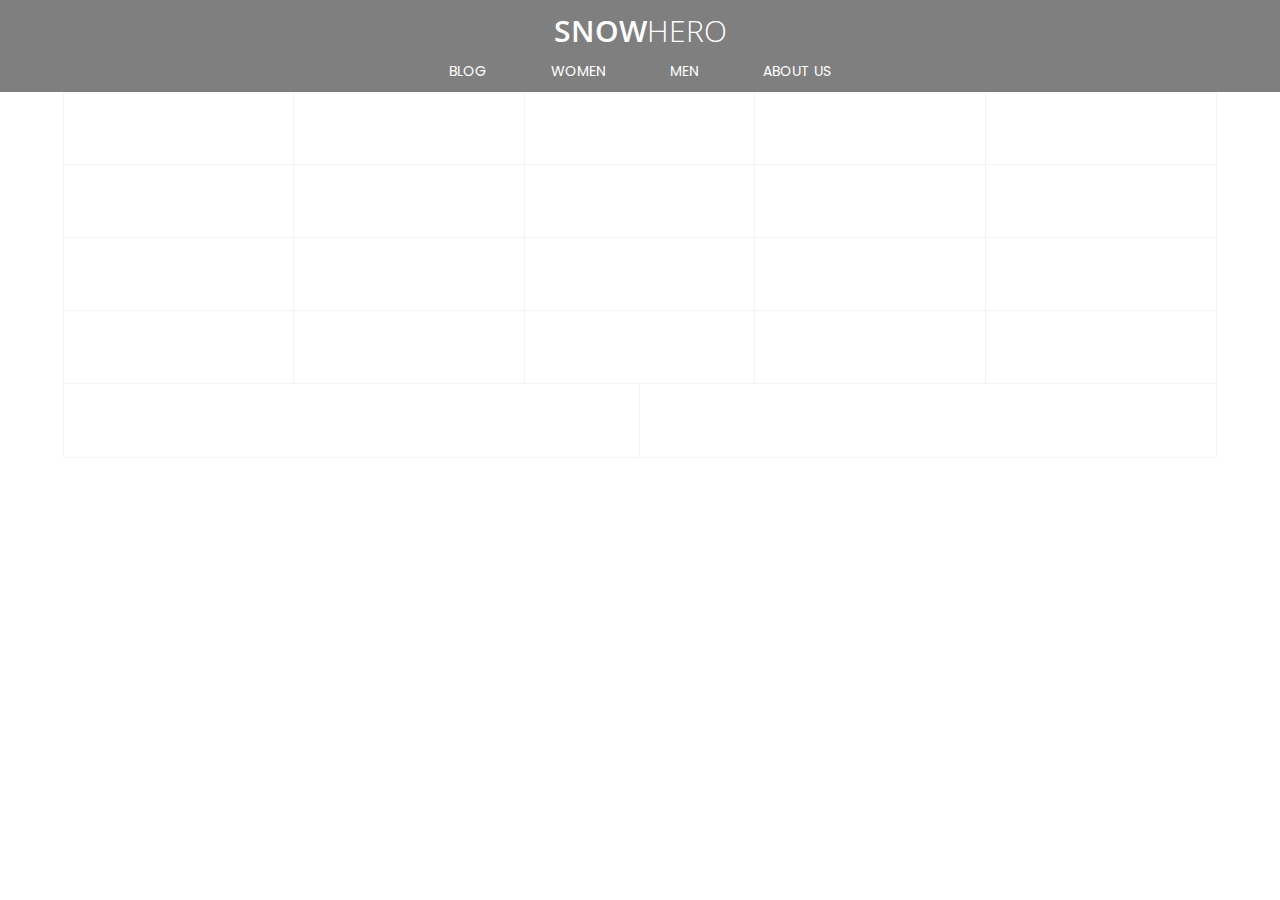
==== all-jackets.html @ b6ac1ad7 "'our products' layout improved, all jackets page started" ====
<!DOCTYPE html>
<html lang="en">
  <head>
    <meta charset="UTF-8" />
    <meta name="robots" content="index,follow" />
    <meta name="viewport" content="width=device-width, initial-scale=1.0" />
    <meta http-equiv="X-UA-Compatible" content="ie=edge" />
    <link rel="icon" href="/favicon.ico" />
    <link rel="stylesheet" href="/css/styles.css" />
    <link
      href="https://fonts.googleapis.com/css?family=Karla:400,700|Open+Sans:300,600|Poppins:300,400,600&display=swap"
      rel="stylesheet"
    />
    <title>Jackets - SnowHero</title>
  </head>
  <body>
    <header>
      <a href="/index.html" class="brand"> Snow<span>Hero</span> </a>
      <div class="navigation">
        <ul>
          <li><a href="#">Blog</a></li>
          <li><a href="#">Women</a></li>
          <li><a href="#">Men</a></li>
          <li><a href="#">About us</a></li>
        </ul>
      </div>
    </header>
    <section id="our-products">
      <div class="our-products-container">
        <a href="#">
        <div class="product-card">
          <img src="/images/jackets/Greed_Jacket.png" alt="">
          <h4 class="name"></h4>
          <h5 class="price"></h5>
        </div>
      </a>
      <a href="#">
        <div class="product-card">
          <img src="/images/jackets/Greed_Jacket.png" alt="">
          <h4 class="name"></h4>
          <h5 class="price"></h5>
        </div>
      </a>
      <a href="#">
        <div class="product-card">
          <img src="/images/jackets/Greed_Jacket.png" alt="">
          <h4 class="name"></h4>
          <h5 class="price"></h5>
        </div>
      </a>
      <a href="#">
        <div class="product-card">
          <img src="/images/jackets/Greed_Jacket.png" alt="">
          <h4 class="name"></h4>
          <h5 class="price"></h5>
        </div>
      </a>
      <a href="#">
        <div class="product-card">
          <img src="/images/jackets/Greed_Jacket.png" alt="">
          <h4 class="name"></h4>
          <h5 class="price"></h5>
        </div>
      </a>
      <a href="#">
        <div class="product-card">
          <img src="/images/jackets/Greed_Jacket.png" alt="">
          <h4 class="name"></h4>
          <h5 class="price"></h5>
        </div>
      </a>
      <a href="#">
        <div class="product-card">
          <img src="/images/jackets/Greed_Jacket.png" alt="">
          <h4 class="name"></h4>
          <h5 class="price"></h5>
        </div>
      </a>
      <a href="#">
        <div class="product-card">
          <img src="/images/jackets/Greed_Jacket.png" alt="">
          <h4 class="name"></h4>
          <h5 class="price"></h5>
        </div>
      </a>
      <a href="#">
        <div class="product-card">
          <img src="/images/jackets/Greed_Jacket.png" alt="">
          <h4 class="name"></h4>
          <h5 class="price"></h5>
        </div>
      </a>
      <a href="#">
        <div class="product-card">
          <img src="/images/jackets/Greed_Jacket.png" alt="">
          <h4 class="name"></h4>
          <h5 class="price"></h5>
        </div>
      </a>
      <a href="#">
        <div class="product-card">
          <img src="/images/jackets/Greed_Jacket.png" alt="">
          <h4 class="name"></h4>
          <h5 class="price"></h5>
        </div>
      </a>
      <a href="#">
        <div class="product-card">
          <img src="/images/jackets/Greed_Jacket.png" alt="">
          <h4 class="name"></h4>
          <h5 class="price"></h5>
        </div>
      </a>
      <a href="#">
        <div class="product-card">
          <img src="/images/jackets/Greed_Jacket.png" alt="">
          <h4 class="name"></h4>
          <h5 class="price"></h5>
        </div>
      </a>
      <a href="#">
        <div class="product-card">
          <img src="/images/jackets/Greed_Jacket.png" alt="">
          <h4 class="name"></h4>
          <h5 class="price"></h5>
        </div>
      </a>
      <a href="#">
        <div class="product-card">
          <img src="/images/jackets/Greed_Jacket.png" alt="">
          <h4 class="name"></h4>
          <h5 class="price"></h5>
        </div>
      </a>
      <a href="#">
        <div class="product-card">
          <img src="/images/jackets/Greed_Jacket.png" alt="">
          <h4 class="name"></h4>
          <h5 class="price"></h5>
        </div>
      </a>
      <a href="#">
        <div class="product-card">
          <img src="/images/jackets/Greed_Jacket.png" alt="">
          <h4 class="name"></h4>
          <h5 class="price"></h5>
        </div>
      </a>
      <a href="#">
        <div class="product-card">
          <img src="/images/jackets/Greed_Jacket.png" alt="">
          <h4 class="name"></h4>
          <h5 class="price"></h5>
        </div>
      </a>
      <a href="#">
        <div class="product-card">
          <img src="/images/jackets/Greed_Jacket.png" alt="">
          <h4 class="name"></h4>
          <h5 class="price"></h5>
        </div>
      </a>
      <a href="#">
        <div class="product-card">
          <img src="/images/jackets/Greed_Jacket.png" alt="">
          <h4 class="name"></h4>
          <h5 class="price"></h5>
        </div>
      </a>
      <a href="#">
        <div class="product-card">
          <img src="/images/jackets/Greed_Jacket.png" alt="">
          <h4 class="name"></h4>
          <h5 class="price"></h5>
        </div>
      </a>
      <a href="#">
        <div class="product-card">
          <img src="/images/jackets/Greed_Jacket.png" alt="">
          <h4 class="name"></h4>
          <h5 class="price"></h5>
        </div>
      </a>
      </div>
    </section i>
  </body>
</html>
---- css/styles.css ----
html {
  font-size: 62.5%;
  scroll-behavior: smooth;
}

body {
  margin: 0;
  font-family: "Poppins", sans-serif;
  --height: 100vh;
}

h1 {
  font-weight: 400;
  font-size: 7rem;
  line-height: 1.2;
  margin: 0;
  color: white;
}

h2 {
  font-size: 4rem;
}

h3 {
  font-size: 2rem;
}

header {
  width: 100%;
  background: rgba(0, 0, 0, 0.5);
  display: flex;
  flex-direction: column;
}

.navigation {
  width: 40%;
  margin: 0 auto;
}

.navigation ul {
  padding: 0;
  display: flex;
  align-items: center;
  justify-content: space-evenly;
  list-style-type: none;
}

.navigation li a {
  font-size: 1.4rem;
  color: white;
  text-transform: uppercase;
  list-style-type: none;
  text-decoration: none;
}

.brand {
  text-decoration: none;
  text-transform: uppercase;
  color: white;
  font-family: "Open Sans", sans-serif;
  font-weight: 600;
  margin: 10px auto 0;
  font-size: 3rem;
}

.brand span {
  font-weight: 300;
}

.hero-section {
  height: 100vh;
  display: flex;
  flex-direction: column;
  justify-content: space-between;
  background: linear-gradient(rgba(0, 0, 0, 0.4), rgba(0, 0, 0, 0.4)),
    url("/images/bradley-dunn-9SGGun3iIig-unsplash.jpg");
  background-repeat: no-repeat;
  background-size: cover;
  background-position: center;
  position: relative;
  text-align: center;
}

.hero-text {
  padding-bottom: calc(var(--height) * 0.15);
}

.hero-p {
  font-size: 1.8rem;
  width: 45%;
  margin: 50px auto;
  color: white;
}

.explore-btn {
  text-decoration: none;
  text-transform: uppercase;
  background-color: rgba(27, 27, 27, 1);
  color: white;
  font-weight: 600;
  font-size: 1.2rem;
  padding: 13px 35px;
  border-radius: 6px;
  /* transition and fallback transitions */
  -moz-transition: background-color 0.4s;
  -webkit-transition: background-color 0.4s;
  transition: background-color 0.4s;
}

.explore-btn:hover {
  background-color: rgba(27, 27, 27, 0.7);
}

.container {
  width: 80%;
  margin: 0 auto;
}

/* ------ our service section ------ */

.our-service-container {
  display: flex;
  justify-content: space-around;
  flex-wrap: wrap;
  margin-top: 50px;
}

.our-service-card {
  min-width: 323px;
  width: 30%;
  text-align: center;
}

.our-service-card img {
  width: 30%;
}

.our-service-p {
  font-size: 1.5rem;
}

.image-gallery {
  width: 100%;
  display: flex;
  margin: 0 auto;
}

.image-card {
  flex: 1 calc(100% / 3);
  height: 250px;
  background-repeat: no-repeat;
  background-position: center;
  background-size: cover;
}

.image-card:nth-of-type(1) {
  background-position: top center;
  background-image: url("/images/david-schultz-11SF6RqgXXw-unsplash.jpg");
}

.image-card:nth-of-type(2) {
  background-image: url("/images/person-wearing-blue-winter-jacket-carrying-snowboard-under-848612.jpg");
}

.image-card:nth-of-type(3) {
  background-image: url("/images/man-wearing-overalls-holding-snowboard-standing-on-snow-1653419.jpg");
}
/* ------ our products section ------ */

#our-products {
  text-align: center;
  width: 90%;
  margin: 0 auto;
}

.our-products-container {
  display: flex;
  flex-wrap: wrap;
  margin-bottom: 40px;
}

#our-products h2:nth-child(2) {
  text-align: left;
  font-weight: 300;
}

.our-products-container a {
  padding: 2%;
  flex-grow: 1;
  flex-basis: 16%;
  display: flex;
  text-decoration: none;
  font-family: "Karla", sans-serif;
  background-color: rgb(255, 255, 255);
  -moz-transition: background-color 0.4s;
  -webkit-transition: background-color 0.4s;
  transition: background-color 0.4s;
  box-shadow: 0px 0px 1px 0px rgba(0, 0, 0, 0.25);
}

.our-products-container a:hover {
  background-color: rgba(0, 0, 0, 0.1);
}

/* .our-products-container a:first-of-type {
  padding: 0;
  flex-grow: 1;
  flex-basis: 20%;
  background-size: cover;
  background-position: center;
  background-repeat: no-repeat;
  background-image: linear-gradient(rgba(0, 0, 0, 0.1), rgba(0, 0, 0, 0.1)),
    url("/images/low-angle-photography-of-man-wearing-blue-jacket-carrying-848607.jpg");
}

.our-products-container a:first-of-type span {
  display: block;
  height: 100%;
  width: 100%;
  opacity: 0;
  background: rgba(0, 0, 0, 0.4);
  -moz-transition: all 0.4s;
  -webkit-transition: all 0.4s;
  transition: all 0.4s;
}

.our-products-container a:first-of-type:hover span {
  opacity: 1;
} */

/* ------ products cards ------ */

.product-card {
  width: 100%;
  height: 100%;

  color: black;
}

.product-card img {
  max-width: 100%;
}

.name {
  font-size: 1.6rem;
  font-weight: 700;
  width: 100%;
  margin: 15px auto 0;
}

.price {
  font-size: 1.4rem;
  font-weight: 400;
  color: grey;
  width: 100%;
  margin: 5px auto 0;
}

.view-all-btn {
  background-color: rgba(0, 0, 0, 0);
  border: 2px solid black;
  -moz-transition: all 0.3s;
  -webkit-transition: all 0.3s;
  transition: all 0.3s;
  color: black;
  border-radius: 0;
  padding: 11px 35px;
}

.view-all-btn:hover {
  background-color: rgba(0, 0, 0, 1);
  color: white;
}

@media (max-width: 920px) {
  h1 {
    font-size: 5rem;
  }

  .hero-p {
    font-size: 1.3rem;
    width: 80%;
    margin: 30px auto;
  }

  .our-products-container a {
    flex: 1 calc(100% / 3 - 12%);
  }

  .our-products-container a:nth-child(1),
  .our-products-container a:nth-child(2) {
    flex: 1 calc(100% / 2 - 8%);
  }
}

@media (max-width: 600px) {
  .our-products-container a:first-of-type {
    flex: 1 calc(100% - 4%);
  }
  .our-products-container a {
    flex: 1 calc(100% / 2 - 8%);
  }
}

::selection {
  background: #e0ebe8;
  color: #545454;
  text-shadow: none;
}

/*font-family: 'Karla', sans-serif;
font-family: 'Open Sans', sans-serif;
font-family: 'Poppins', sans-serif; */
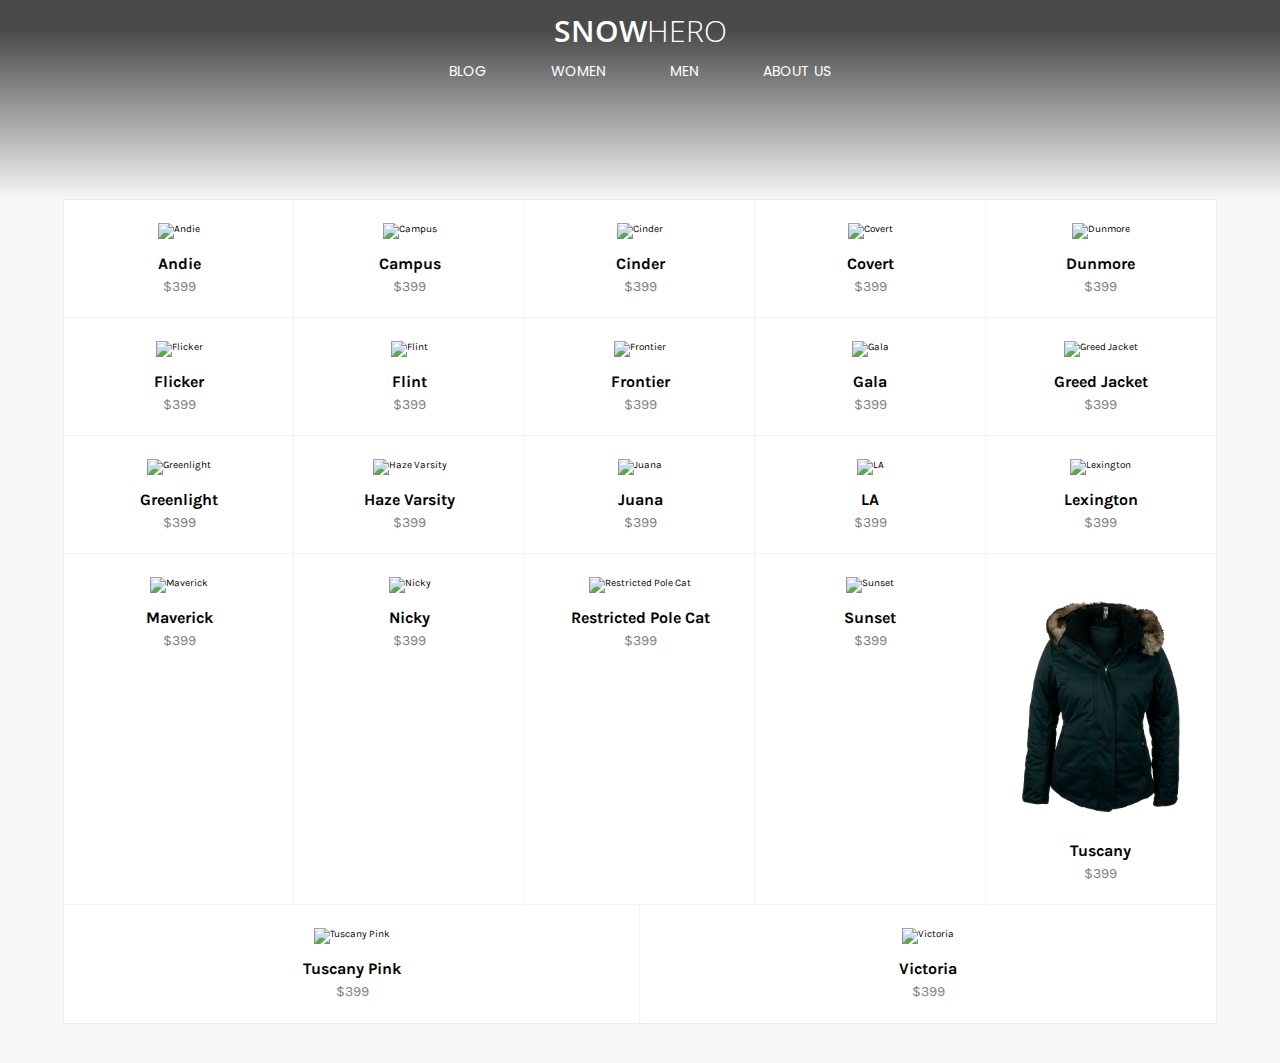
==== commit defdb661: "jackets added using a script" ====
--- a/all-jackets.html
+++ b/all-jackets.html
@@ -25,163 +25,11 @@
         </ul>
       </div>
     </header>
+
     <section id="our-products">
-      <div class="our-products-container">
-        <a href="#">
-        <div class="product-card">
-          <img src="/images/jackets/Greed_Jacket.png" alt="">
-          <h4 class="name"></h4>
-          <h5 class="price"></h5>
-        </div>
-      </a>
-      <a href="#">
-        <div class="product-card">
-          <img src="/images/jackets/Greed_Jacket.png" alt="">
-          <h4 class="name"></h4>
-          <h5 class="price"></h5>
-        </div>
-      </a>
-      <a href="#">
-        <div class="product-card">
-          <img src="/images/jackets/Greed_Jacket.png" alt="">
-          <h4 class="name"></h4>
-          <h5 class="price"></h5>
-        </div>
-      </a>
-      <a href="#">
-        <div class="product-card">
-          <img src="/images/jackets/Greed_Jacket.png" alt="">
-          <h4 class="name"></h4>
-          <h5 class="price"></h5>
-        </div>
-      </a>
-      <a href="#">
-        <div class="product-card">
-          <img src="/images/jackets/Greed_Jacket.png" alt="">
-          <h4 class="name"></h4>
-          <h5 class="price"></h5>
-        </div>
-      </a>
-      <a href="#">
-        <div class="product-card">
-          <img src="/images/jackets/Greed_Jacket.png" alt="">
-          <h4 class="name"></h4>
-          <h5 class="price"></h5>
-        </div>
-      </a>
-      <a href="#">
-        <div class="product-card">
-          <img src="/images/jackets/Greed_Jacket.png" alt="">
-          <h4 class="name"></h4>
-          <h5 class="price"></h5>
-        </div>
-      </a>
-      <a href="#">
-        <div class="product-card">
-          <img src="/images/jackets/Greed_Jacket.png" alt="">
-          <h4 class="name"></h4>
-          <h5 class="price"></h5>
-        </div>
-      </a>
-      <a href="#">
-        <div class="product-card">
-          <img src="/images/jackets/Greed_Jacket.png" alt="">
-          <h4 class="name"></h4>
-          <h5 class="price"></h5>
-        </div>
-      </a>
-      <a href="#">
-        <div class="product-card">
-          <img src="/images/jackets/Greed_Jacket.png" alt="">
-          <h4 class="name"></h4>
-          <h5 class="price"></h5>
-        </div>
-      </a>
-      <a href="#">
-        <div class="product-card">
-          <img src="/images/jackets/Greed_Jacket.png" alt="">
-          <h4 class="name"></h4>
-          <h5 class="price"></h5>
-        </div>
-      </a>
-      <a href="#">
-        <div class="product-card">
-          <img src="/images/jackets/Greed_Jacket.png" alt="">
-          <h4 class="name"></h4>
-          <h5 class="price"></h5>
-        </div>
-      </a>
-      <a href="#">
-        <div class="product-card">
-          <img src="/images/jackets/Greed_Jacket.png" alt="">
-          <h4 class="name"></h4>
-          <h5 class="price"></h5>
-        </div>
-      </a>
-      <a href="#">
-        <div class="product-card">
-          <img src="/images/jackets/Greed_Jacket.png" alt="">
-          <h4 class="name"></h4>
-          <h5 class="price"></h5>
-        </div>
-      </a>
-      <a href="#">
-        <div class="product-card">
-          <img src="/images/jackets/Greed_Jacket.png" alt="">
-          <h4 class="name"></h4>
-          <h5 class="price"></h5>
-        </div>
-      </a>
-      <a href="#">
-        <div class="product-card">
-          <img src="/images/jackets/Greed_Jacket.png" alt="">
-          <h4 class="name"></h4>
-          <h5 class="price"></h5>
-        </div>
-      </a>
-      <a href="#">
-        <div class="product-card">
-          <img src="/images/jackets/Greed_Jacket.png" alt="">
-          <h4 class="name"></h4>
-          <h5 class="price"></h5>
-        </div>
-      </a>
-      <a href="#">
-        <div class="product-card">
-          <img src="/images/jackets/Greed_Jacket.png" alt="">
-          <h4 class="name"></h4>
-          <h5 class="price"></h5>
-        </div>
-      </a>
-      <a href="#">
-        <div class="product-card">
-          <img src="/images/jackets/Greed_Jacket.png" alt="">
-          <h4 class="name"></h4>
-          <h5 class="price"></h5>
-        </div>
-      </a>
-      <a href="#">
-        <div class="product-card">
-          <img src="/images/jackets/Greed_Jacket.png" alt="">
-          <h4 class="name"></h4>
-          <h5 class="price"></h5>
-        </div>
-      </a>
-      <a href="#">
-        <div class="product-card">
-          <img src="/images/jackets/Greed_Jacket.png" alt="">
-          <h4 class="name"></h4>
-          <h5 class="price"></h5>
-        </div>
-      </a>
-      <a href="#">
-        <div class="product-card">
-          <img src="/images/jackets/Greed_Jacket.png" alt="">
-          <h4 class="name"></h4>
-          <h5 class="price"></h5>
-        </div>
-      </a>
-      </div>
-    </section i>
+      <div class="our-products-container"></div>
+    </section>
+
+    <script src="/addJackets.js"></script>
   </body>
 </html>
--- a/css/styles.css
+++ b/css/styles.css
@@ -7,6 +7,7 @@
   margin: 0;
   font-family: "Poppins", sans-serif;
   --height: 100vh;
+  background: #f7f7f7;
 }
 
 h1 {
@@ -27,9 +28,10 @@
 
 header {
   width: 100%;
-  background: rgba(0, 0, 0, 0.5);
+  background: linear-gradient(rgba(0, 0, 0, 0.7) 15%, rgba(0, 0, 0, 0));
   display: flex;
   flex-direction: column;
+  height: 200px;
 }
 
 .navigation {
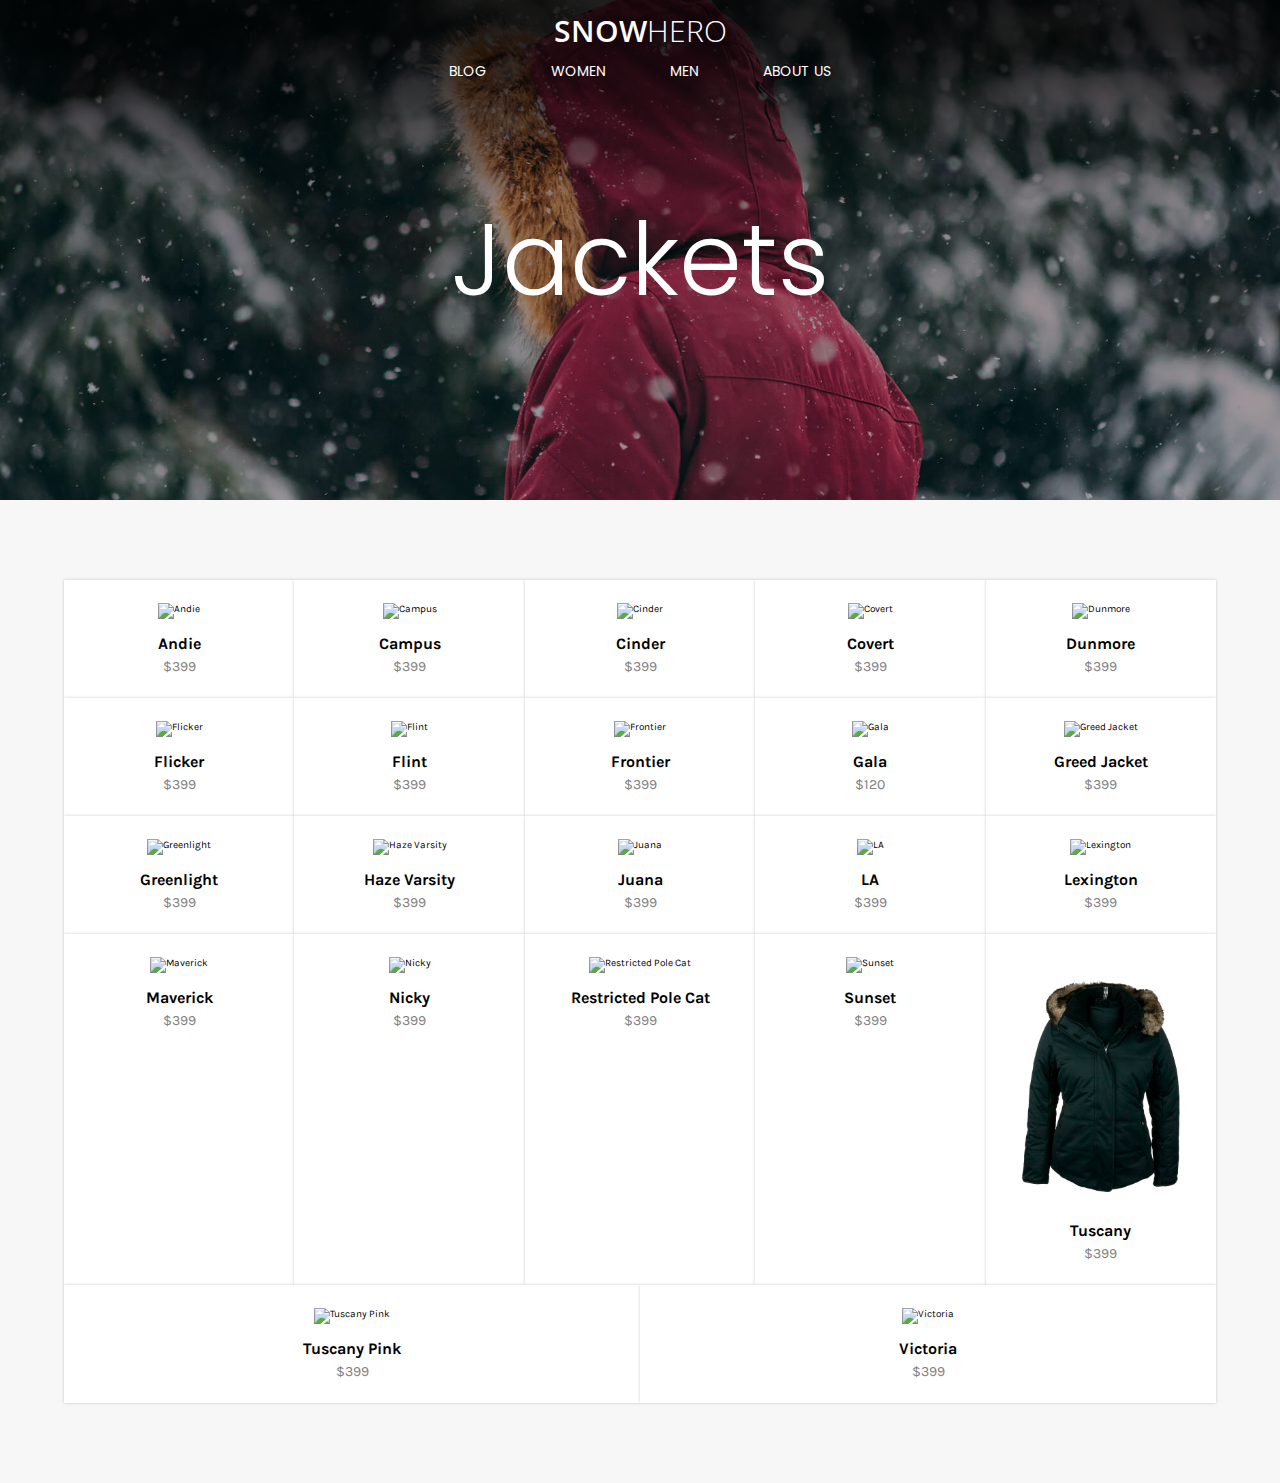
==== commit afd95aa1: "jackets banner added, jackets cards border improved" ====
--- a/all-jackets.html
+++ b/all-jackets.html
@@ -7,6 +7,7 @@
     <meta http-equiv="X-UA-Compatible" content="ie=edge" />
     <link rel="icon" href="/favicon.ico" />
     <link rel="stylesheet" href="/css/styles.css" />
+    <link rel="stylesheet" href="/css/jackets.css">
     <link
       href="https://fonts.googleapis.com/css?family=Karla:400,700|Open+Sans:300,600|Poppins:300,400,600&display=swap"
       rel="stylesheet"
@@ -14,19 +15,24 @@
     <title>Jackets - SnowHero</title>
   </head>
   <body>
-    <header>
-      <a href="/index.html" class="brand"> Snow<span>Hero</span> </a>
-      <div class="navigation">
-        <ul>
-          <li><a href="#">Blog</a></li>
-          <li><a href="#">Women</a></li>
-          <li><a href="#">Men</a></li>
-          <li><a href="#">About us</a></li>
-        </ul>
+    <section class="banner">
+      <header>
+        <a href="/index.html" class="brand"> Snow<span>Hero</span> </a>
+        <div class="navigation">
+          <ul>
+            <li><a href="#">Blog</a></li>
+            <li><a href="#">Women</a></li>
+            <li><a href="#">Men</a></li>
+            <li><a href="#">About us</a></li>
+          </ul>
+        </div>
+      </header>
+      <div class="title">
+        <h1>Jackets</h1>
       </div>
-    </header>
+    </section>
 
-    <section id="our-products">
+    <section id="our-products" class="container">
       <div class="our-products-container"></div>
     </section>
 
--- a/css/styles.css
+++ b/css/styles.css
@@ -1,6 +1,13 @@
 html {
   font-size: 62.5%;
   scroll-behavior: smooth;
+  box-sizing: border-box;
+}
+
+*,
+*:before,
+*:after {
+  box-sizing: inherit;
 }
 
 body {
@@ -114,7 +121,7 @@
 }
 
 .container {
-  width: 80%;
+  width: 90%;
   margin: 0 auto;
 }
 
@@ -124,12 +131,11 @@
   display: flex;
   justify-content: space-around;
   flex-wrap: wrap;
-  margin-top: 50px;
+  margin: 100px auto;
 }
 
 .our-service-card {
-  min-width: 323px;
-  width: 30%;
+  flex-basis: 30%;
   text-align: center;
 }
 
@@ -138,6 +144,8 @@
 }
 
 .our-service-p {
+  margin: 0 auto;
+  width: 80%;
   font-size: 1.5rem;
 }
 
@@ -167,18 +175,17 @@
 .image-card:nth-of-type(3) {
   background-image: url("/images/man-wearing-overalls-holding-snowboard-standing-on-snow-1653419.jpg");
 }
+
 /* ------ our products section ------ */
 
 #our-products {
   text-align: center;
-  width: 90%;
-  margin: 0 auto;
 }
 
 .our-products-container {
   display: flex;
   flex-wrap: wrap;
-  margin-bottom: 40px;
+  margin: 80px 0;
 }
 
 #our-products h2:nth-child(2) {
@@ -187,48 +194,22 @@
 }
 
 .our-products-container a {
+  display: flex;
+  flex-grow: 1;
+  flex-basis: 20%;
   padding: 2%;
-  flex-grow: 1;
-  flex-basis: 16%;
-  display: flex;
   text-decoration: none;
   font-family: "Karla", sans-serif;
   background-color: rgb(255, 255, 255);
   -moz-transition: background-color 0.4s;
   -webkit-transition: background-color 0.4s;
   transition: background-color 0.4s;
-  box-shadow: 0px 0px 1px 0px rgba(0, 0, 0, 0.25);
+  box-shadow: 0px 0px 3px 0px rgba(0, 0, 0, 0.2);
 }
 
 .our-products-container a:hover {
   background-color: rgba(0, 0, 0, 0.1);
 }
-
-/* .our-products-container a:first-of-type {
-  padding: 0;
-  flex-grow: 1;
-  flex-basis: 20%;
-  background-size: cover;
-  background-position: center;
-  background-repeat: no-repeat;
-  background-image: linear-gradient(rgba(0, 0, 0, 0.1), rgba(0, 0, 0, 0.1)),
-    url("/images/low-angle-photography-of-man-wearing-blue-jacket-carrying-848607.jpg");
-}
-
-.our-products-container a:first-of-type span {
-  display: block;
-  height: 100%;
-  width: 100%;
-  opacity: 0;
-  background: rgba(0, 0, 0, 0.4);
-  -moz-transition: all 0.4s;
-  -webkit-transition: all 0.4s;
-  transition: all 0.4s;
-}
-
-.our-products-container a:first-of-type:hover span {
-  opacity: 1;
-} */
 
 /* ------ products cards ------ */
 
@@ -286,21 +267,26 @@
   }
 
   .our-products-container a {
-    flex: 1 calc(100% / 3 - 12%);
+    flex: 1 calc(100% / 3);
   }
 
   .our-products-container a:nth-child(1),
   .our-products-container a:nth-child(2) {
-    flex: 1 calc(100% / 2 - 8%);
+    flex: 1 calc(100% / 2);
   }
 }
 
 @media (max-width: 600px) {
+  .our-service-card {
+    flex-basis: 100%;
+    margin-bottom: 100px;
+  }
+
   .our-products-container a:first-of-type {
-    flex: 1 calc(100% - 4%);
+    flex: 1 calc(100%);
   }
   .our-products-container a {
-    flex: 1 calc(100% / 2 - 8%);
+    flex: 1 calc(100% / 2);
   }
 }
 
--- a/css/jackets.css
+++ b/css/jackets.css
@@ -0,0 +1,28 @@
+html {
+  font-size: 62.5%;
+}
+
+.banner {
+  width: 100%;
+  height: 500px;
+  background-image: linear-gradient(rgba(0, 0, 0, 0.5), rgba(0, 0, 0, 0.3)),
+    url("/images/joshua-hanson-pQm90mYMnt0-unsplash.jpg");
+  background-repeat: no-repeat;
+  background-size: cover;
+  background-position: center;
+}
+
+.title {
+  display: flex;
+  justify-content: center;
+  align-items: center;
+}
+
+.title h1 {
+  font-weight: 300;
+  font-size: 10rem;
+}
+
+.our-products-container {
+  margin-top: 80px;
+}
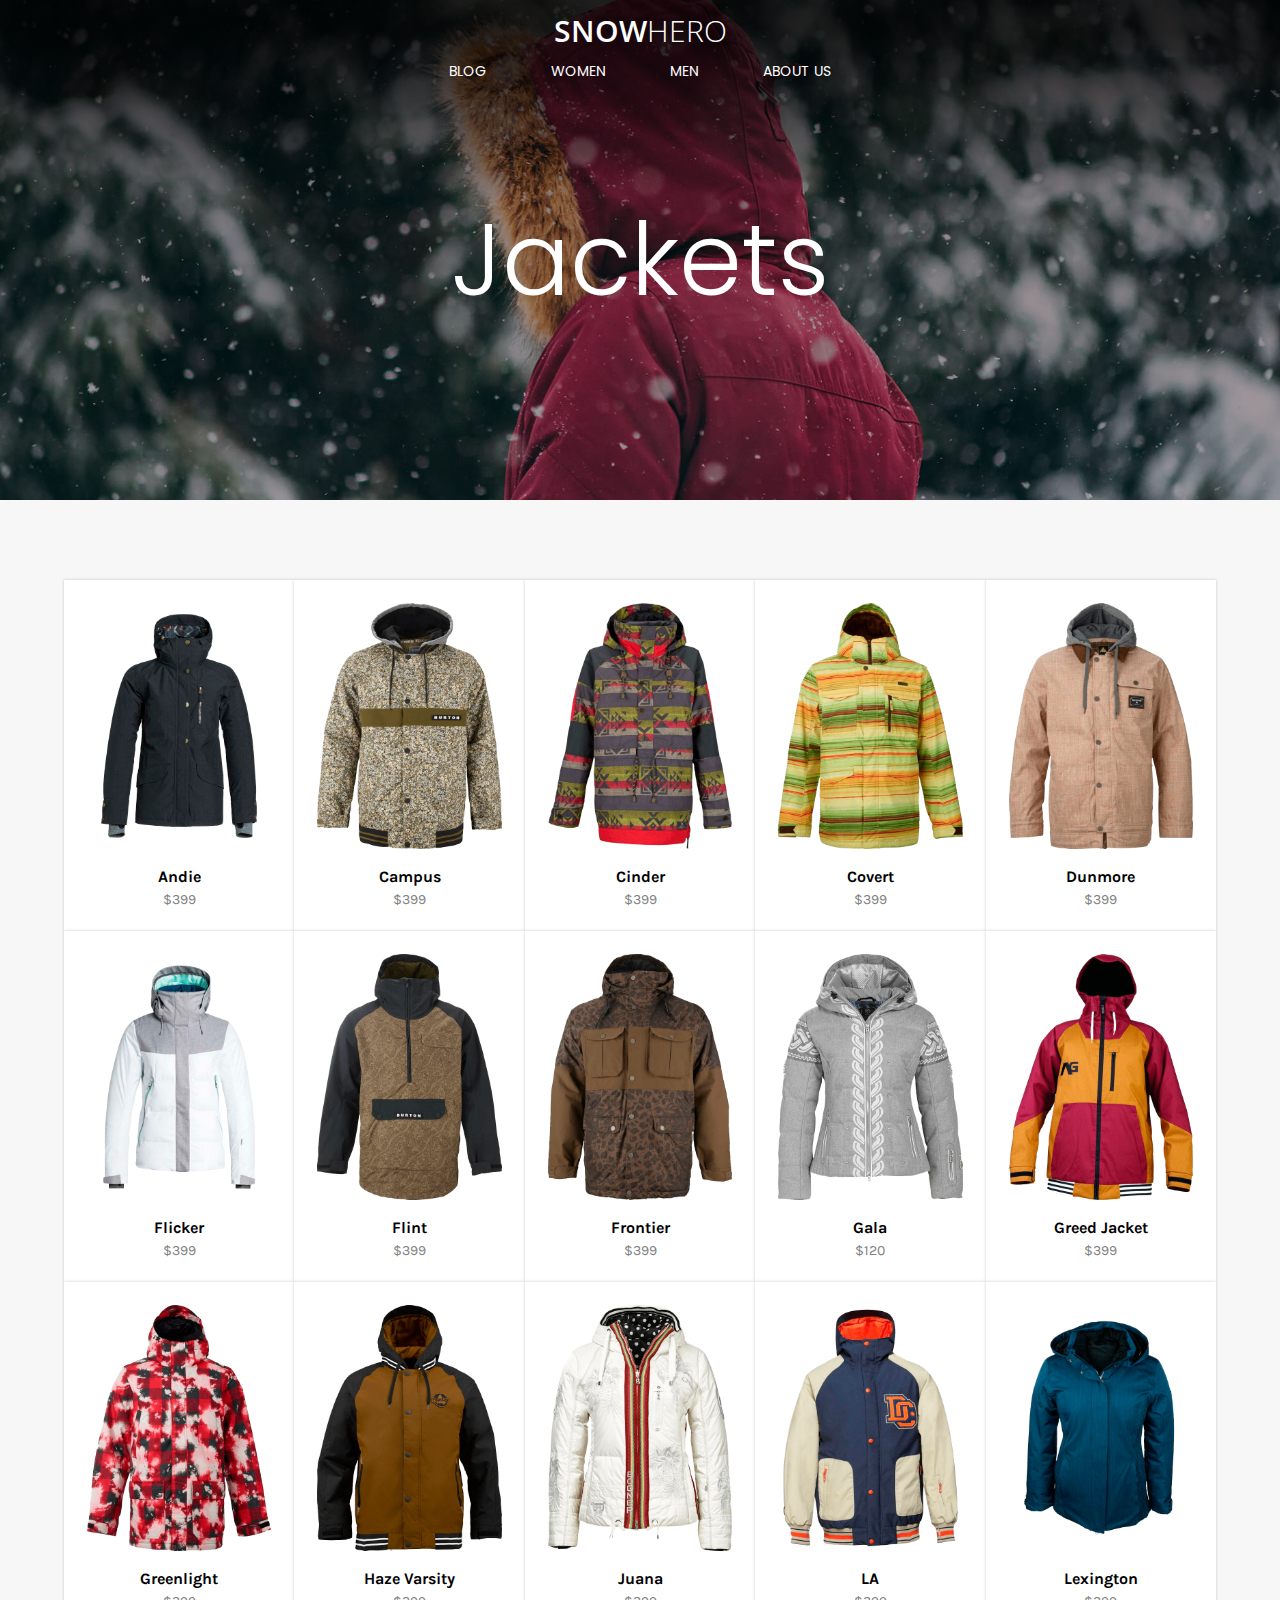
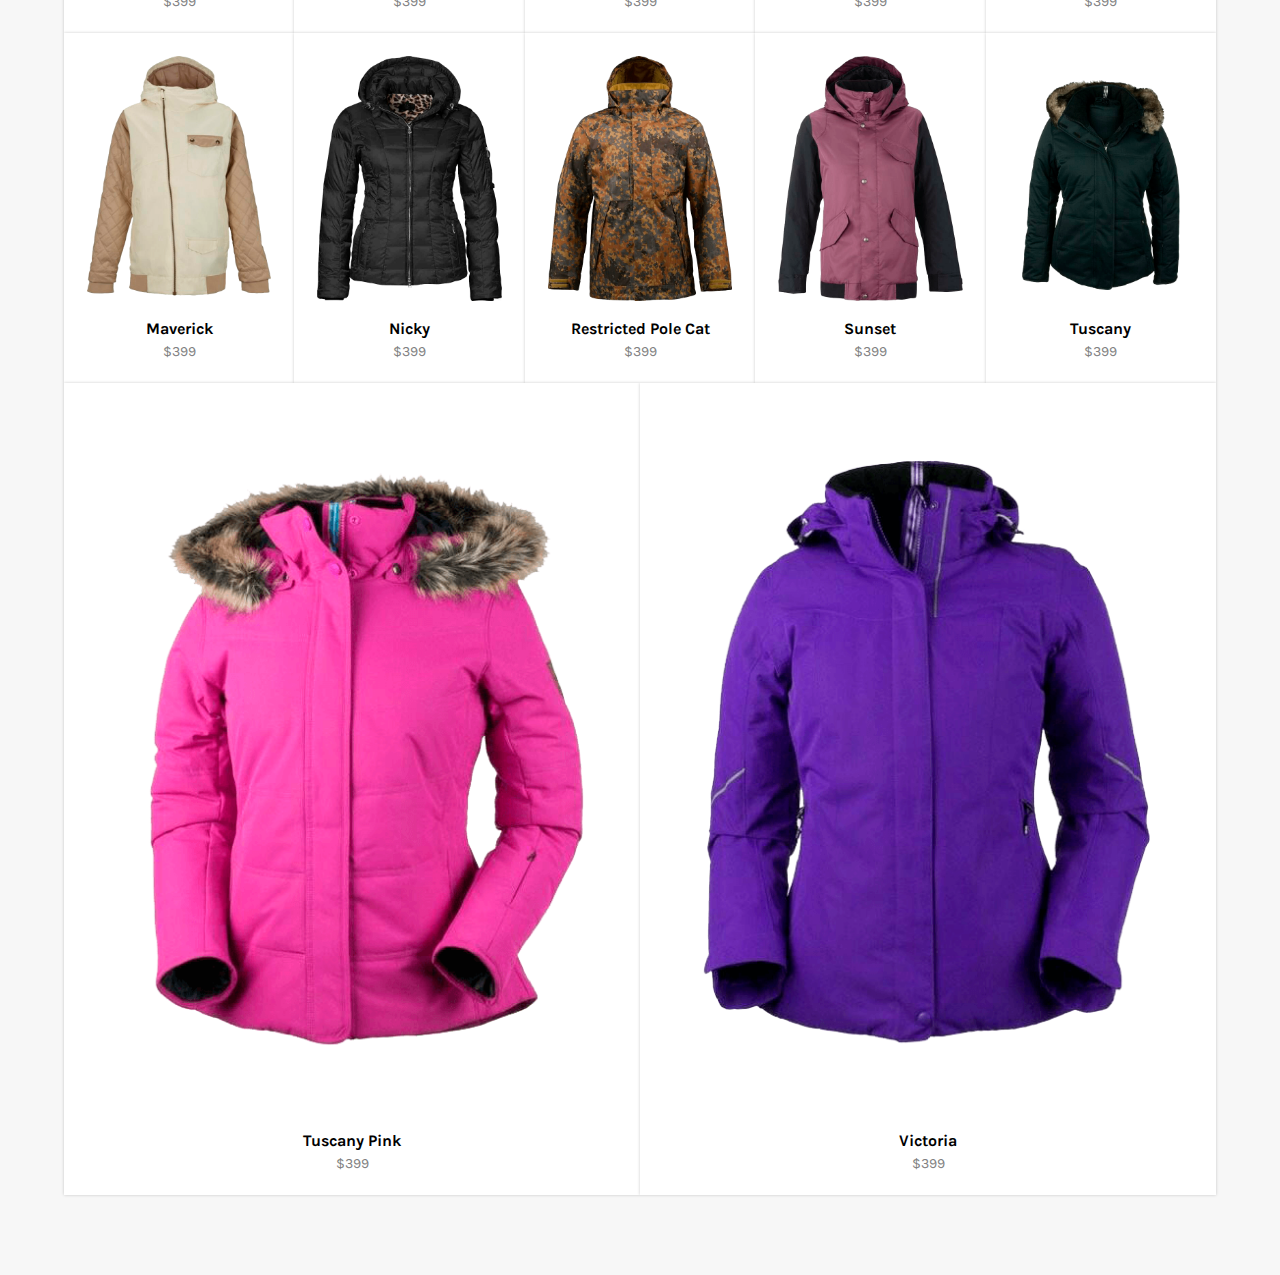
==== commit d6bdfe57: "navbar width changed, images routes fixed" ====
--- a/all-jackets.html
+++ b/all-jackets.html
@@ -7,7 +7,7 @@
     <meta http-equiv="X-UA-Compatible" content="ie=edge" />
     <link rel="icon" href="/favicon.ico" />
     <link rel="stylesheet" href="/css/styles.css" />
-    <link rel="stylesheet" href="/css/jackets.css">
+    <link rel="stylesheet" href="/css/jackets.css" />
     <link
       href="https://fonts.googleapis.com/css?family=Karla:400,700|Open+Sans:300,600|Poppins:300,400,600&display=swap"
       rel="stylesheet"
@@ -17,7 +17,7 @@
   <body>
     <section class="banner">
       <header>
-        <a href="/index.html" class="brand"> Snow<span>Hero</span> </a>
+        <a href="./" class="brand"> Snow<span>Hero</span> </a>
         <div class="navigation">
           <ul>
             <li><a href="#">Blog</a></li>
@@ -36,6 +36,6 @@
       <div class="our-products-container"></div>
     </section>
 
-    <script src="/addJackets.js"></script>
+    <script src="./addJackets.js"></script>
   </body>
 </html>
--- a/css/styles.css
+++ b/css/styles.css
@@ -82,7 +82,7 @@
   flex-direction: column;
   justify-content: space-between;
   background: linear-gradient(rgba(0, 0, 0, 0.4), rgba(0, 0, 0, 0.4)),
-    url("/images/bradley-dunn-9SGGun3iIig-unsplash.jpg");
+    url("../images/bradley-dunn-9SGGun3iIig-unsplash.jpg");
   background-repeat: no-repeat;
   background-size: cover;
   background-position: center;
@@ -165,15 +165,15 @@
 
 .image-card:nth-of-type(1) {
   background-position: top center;
-  background-image: url("/images/david-schultz-11SF6RqgXXw-unsplash.jpg");
+  background-image: url("../images/david-schultz-11SF6RqgXXw-unsplash.jpg");
 }
 
 .image-card:nth-of-type(2) {
-  background-image: url("/images/person-wearing-blue-winter-jacket-carrying-snowboard-under-848612.jpg");
+  background-image: url("../images/person-wearing-blue-winter-jacket-carrying-snowboard-under-848612.jpg");
 }
 
 .image-card:nth-of-type(3) {
-  background-image: url("/images/man-wearing-overalls-holding-snowboard-standing-on-snow-1653419.jpg");
+  background-image: url("../images/man-wearing-overalls-holding-snowboard-standing-on-snow-1653419.jpg");
 }
 
 /* ------ our products section ------ */
@@ -277,6 +277,10 @@
 }
 
 @media (max-width: 600px) {
+  .navigation {
+    width: 80%;
+  }
+
   .our-service-card {
     flex-basis: 100%;
     margin-bottom: 100px;
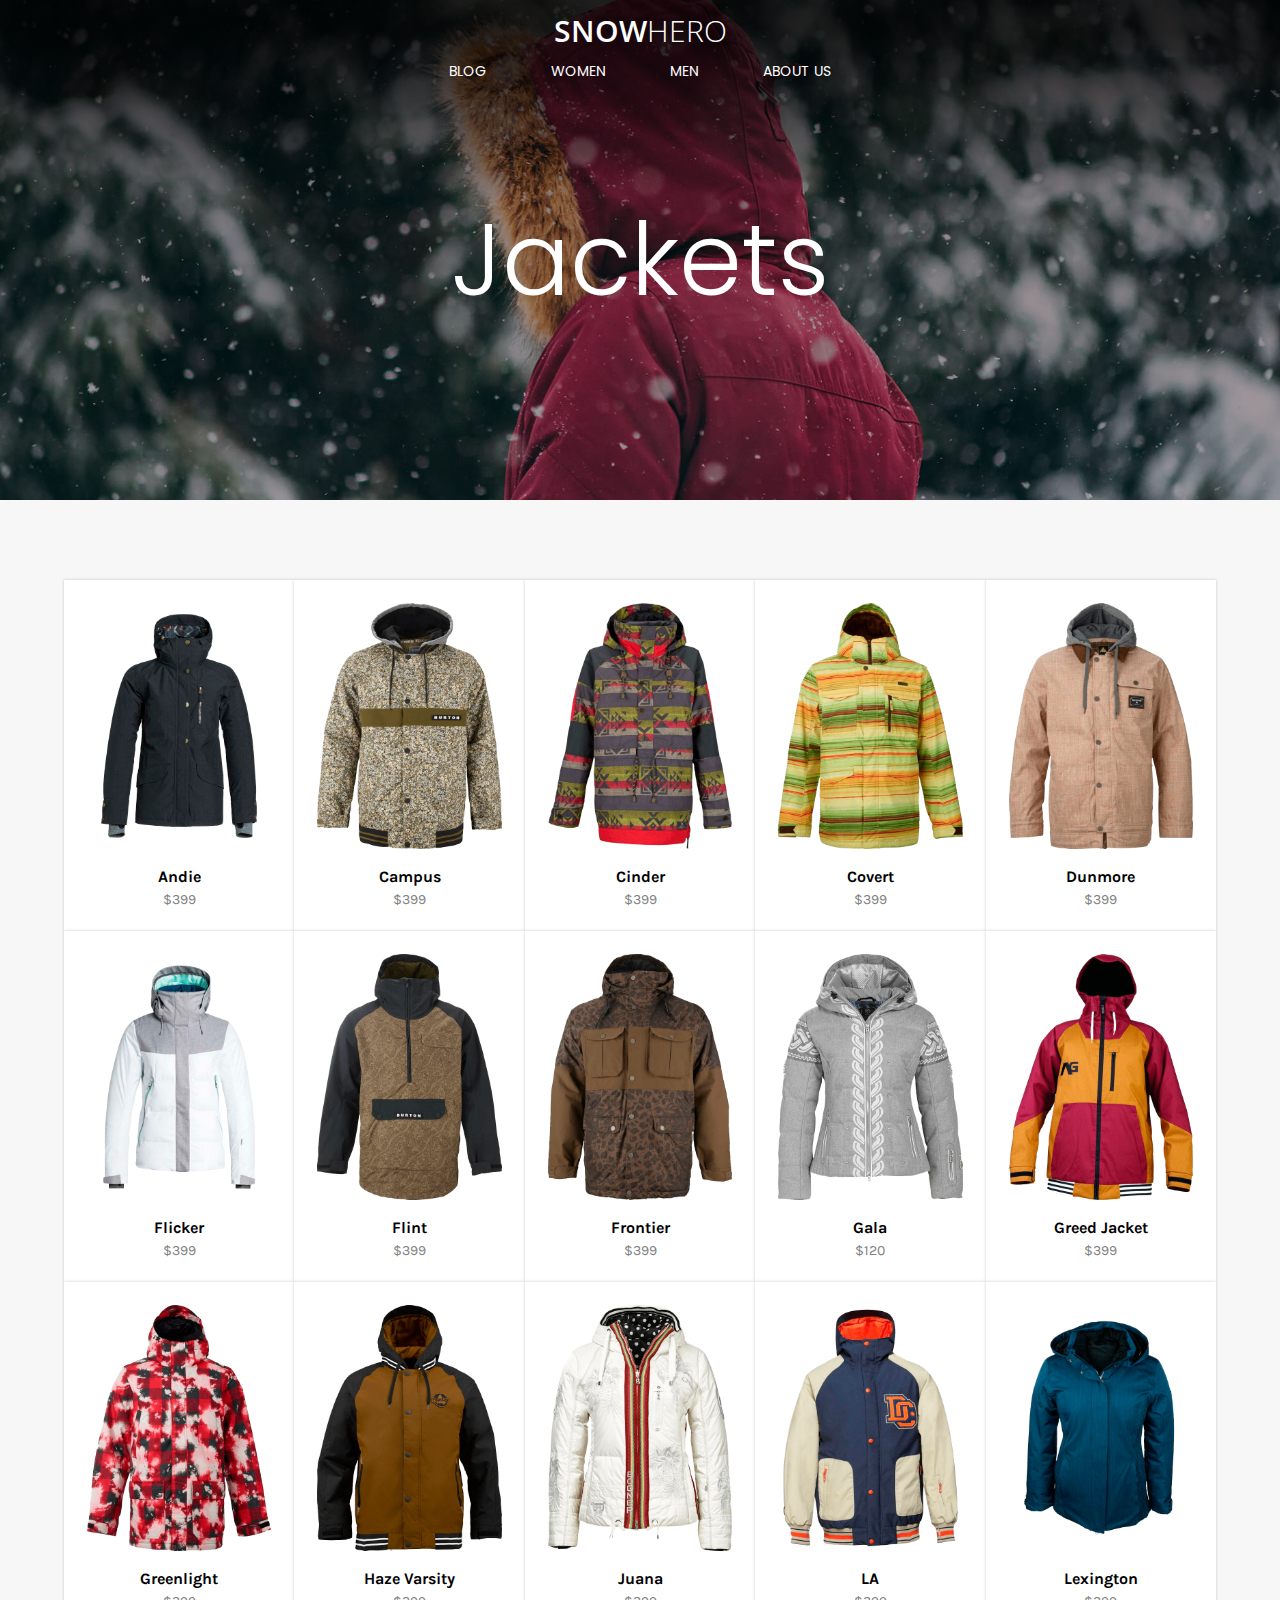
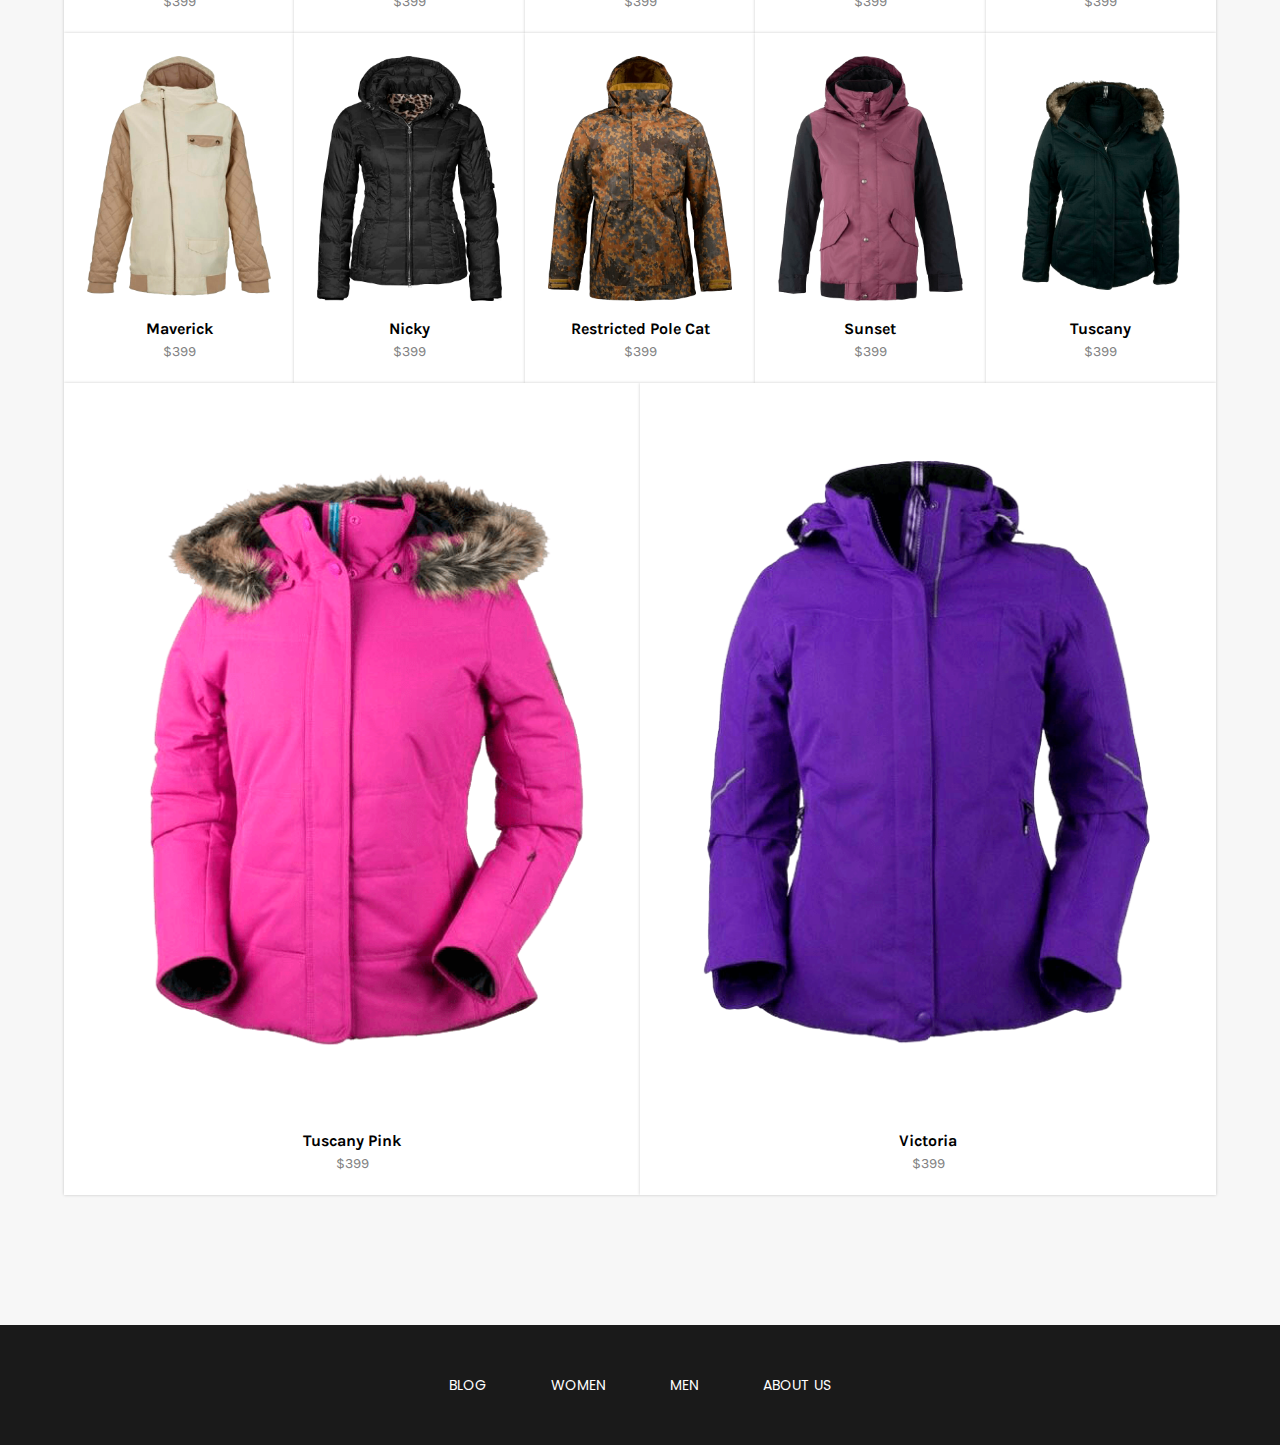
==== commit 724f3266: "footer added" ====
--- a/all-jackets.html
+++ b/all-jackets.html
@@ -36,6 +36,16 @@
       <div class="our-products-container"></div>
     </section>
 
+    <footer>
+      <div class="navigation">
+        <ul>
+          <li><a href="#">Blog</a></li>
+          <li><a href="#">Women</a></li>
+          <li><a href="#">Men</a></li>
+          <li><a href="#">About us</a></li>
+        </ul>
+      </div>
+    </footer>
     <script src="./addJackets.js"></script>
   </body>
 </html>
--- a/css/styles.css
+++ b/css/styles.css
@@ -180,12 +180,13 @@
 
 #our-products {
   text-align: center;
+  margin-bottom: 13rem;
 }
 
 .our-products-container {
   display: flex;
   flex-wrap: wrap;
-  margin: 80px 0;
+  margin: 80px 0 50px;
 }
 
 #our-products h2:nth-child(2) {
@@ -216,7 +217,6 @@
 .product-card {
   width: 100%;
   height: 100%;
-
   color: black;
 }
 
@@ -255,6 +255,19 @@
   color: white;
 }
 
+/* ------ footer ------ */
+
+footer {
+  width: 100%;
+  background-color: #1a1a1a;
+  height: 12rem;
+  display: flex;
+  align-items: center;
+  justify-content: center;
+}
+
+/* ------ media queries ------ */
+
 @media (max-width: 920px) {
   h1 {
     font-size: 5rem;
